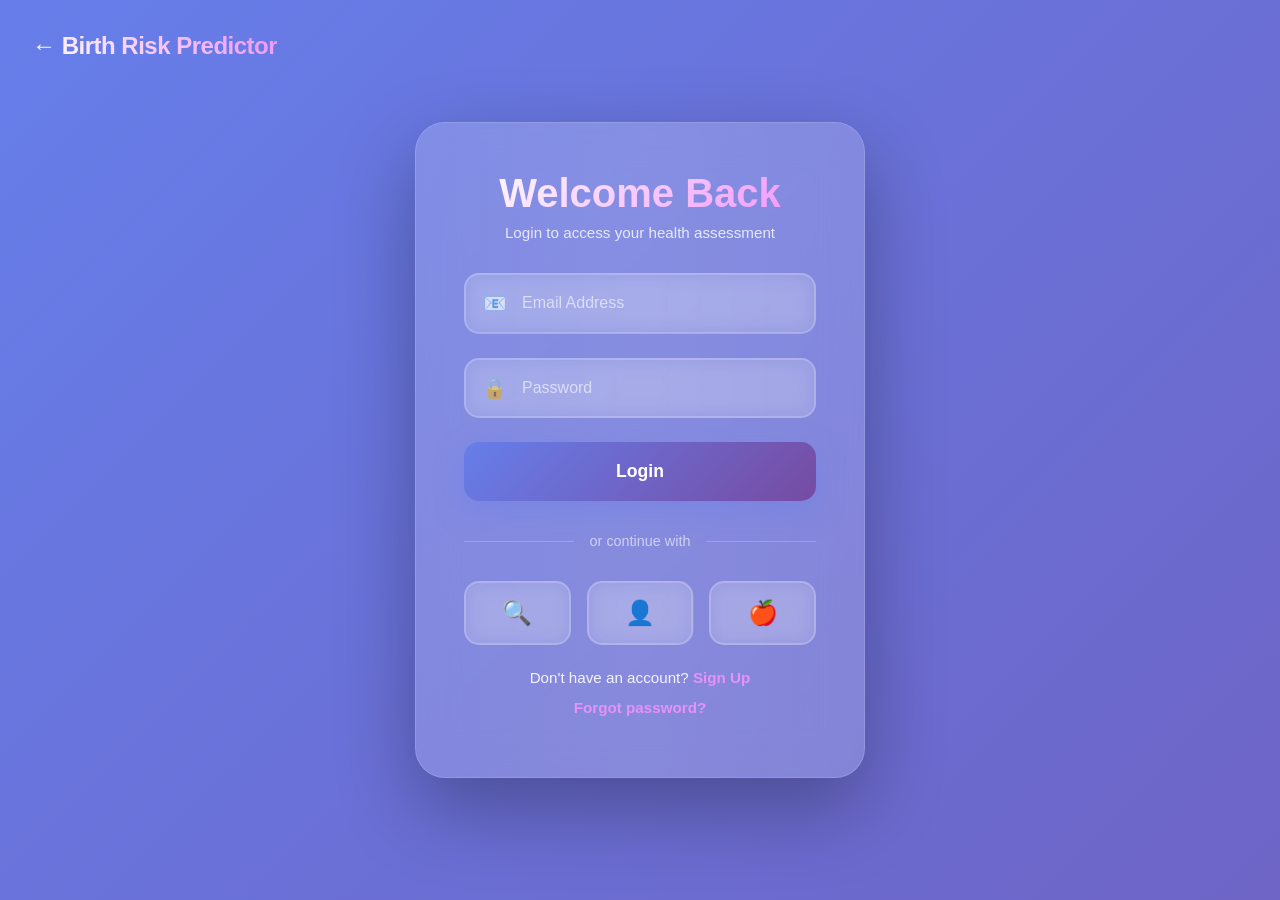
==== frontend/login.html @ 9ac25809 "update" ====
<!DOCTYPE html>
<html lang="en">
<head>
  <meta charset="UTF-8">
  <meta name="viewport" content="width=device-width, initial-scale=1.0">
  <title>Login - Birth Risk Predictor</title>
 <link rel="stylesheet" href="css/login.css">
</head>
<body>
  <div class="animated-bg"></div>
  <div class="particles" id="particles"></div>

  <div class="logo">
    <a href="index.html">← Birth Risk Predictor</a>
  </div>

  <div class="container">
    <h2>Welcome Back</h2>
    <p class="subtitle">Login to access your health assessment</p>

    <form id="loginForm">
      <div class="input-group">
        <input type="email" id="email" placeholder="Email Address" required>
        <span class="input-icon">📧</span>
      </div>
      
      <div class="input-group">
        <input type="password" id="password" placeholder="Password" required>
        <span class="input-icon">🔒</span>
      </div>

      <button type="submit">
        <span>Login</span>
        <div class="loading"></div>
      </button>
    </form>

    <div class="divider">
      <span>or continue with</span>
    </div>

    <div class="social-login">
      <button class="social-btn" title="Login with Google">🔍</button>
      <button class="social-btn" title="Login with Facebook">👤</button>
      <button class="social-btn" title="Login with Apple">🍎</button>
    </div>

    <div class="links">
      <p>Don't have an account? <a href="signup.html">Sign Up</a></p>
      <p><a href="forgot.html">Forgot password?</a></p>
    </div>
  </div>

  <script>
    // Create floating particles
    const particlesContainer = document.getElementById('particles');
    for (let i = 0; i < 50; i++) {
      const particle = document.createElement('div');
      particle.className = 'particle';
      particle.style.left = Math.random() * 100 + '%';
      particle.style.animationDelay = Math.random() * 10 + 's';
      particle.style.animationDuration = (Math.random() * 10 + 10) + 's';
      particlesContainer.appendChild(particle);
    }

    // Form submission
    document.getElementById("loginForm").addEventListener("submit", async (e) => {
      e.preventDefault();

      const email = document.getElementById("email").value;
      const password = document.getElementById("password").value;
      const submitBtn = e.target.querySelector('button[type="submit"]');

      // Add loading state
      submitBtn.classList.add('loading');
      submitBtn.disabled = true;

      try {
        const res = await fetch("http://localhost:5000/login", {
          method: "POST",
          headers: { "Content-Type": "application/json" },
          body: JSON.stringify({ email, password })
        });

        const data = await res.json();

        // Remove loading state
        submitBtn.classList.remove('loading');
        submitBtn.disabled = false;

        if (res.ok) {
          // Success animation
          submitBtn.style.background = 'linear-gradient(135deg, #10b981, #059669)';
          submitBtn.querySelector('span').textContent = '✓ Success!';
          
          // Store email in localStorage
          localStorage.setItem("loggedInUser", email);
          
          // Redirect after short delay
          setTimeout(() => {
            window.location.href = "home.html";
          }, 1000);
        } else {
          // Error shake animation
          submitBtn.style.animation = 'shake 0.5s';
          setTimeout(() => {
            submitBtn.style.animation = '';
          }, 500);
          alert(data.message || "Login failed. Please try again.");
        }

      } catch (err) {
        console.error("Login error:", err);
        submitBtn.classList.remove('loading');
        submitBtn.disabled = false;
        
        // Error shake animation
        submitBtn.style.animation = 'shake 0.5s';
        setTimeout(() => {
          submitBtn.style.animation = '';
        }, 500);
        
        alert("Something went wrong. Please try again.");
      }
    });

    // Add shake animation
    const style = document.createElement('style');
    style.textContent = `
      @keyframes shake {
        0%, 100% { transform: translateX(0); }
        25% { transform: translateX(-10px); }
        75% { transform: translateX(10px); }
      }
    `;
    document.head.appendChild(style);

    // Input focus animations
    const inputs = document.querySelectorAll('input');
    inputs.forEach(input => {
      input.addEventListener('focus', function() {
        this.parentElement.style.transform = 'scale(1.02)';
      });
      
      input.addEventListener('blur', function() {
        this.parentElement.style.transform = 'scale(1)';
      });
    });

    // Social button interactions
    const socialBtns = document.querySelectorAll('.social-btn');
    socialBtns.forEach(btn => {
      btn.addEventListener('click', function() {
        alert('Social login coming soon!');
      });
    });
  </script>
</body>
</html>
---- frontend/css/login.css ----
* {
      margin: 0;
      padding: 0;
      box-sizing: border-box;
    }

    body {
      font-family: 'Inter', -apple-system, BlinkMacSystemFont, 'Segoe UI', Roboto, Oxygen, Ubuntu, sans-serif;
      background: #0a0e27;
      color: white;
      min-height: 100vh;
      display: flex;
      align-items: center;
      justify-content: center;
      overflow: hidden;
      position: relative;
    }

    .animated-bg {
      position: fixed;
      top: 0;
      left: 0;
      width: 100%;
      height: 100%;
      z-index: -1;
      background: linear-gradient(135deg, #667eea 0%, #764ba2 50%, #f093fb 100%);
      background-size: 400% 400%;
      animation: gradientShift 15s ease infinite;
    }

    @keyframes gradientShift {
      0% { background-position: 0% 50%; }
      50% { background-position: 100% 50%; }
      100% { background-position: 0% 50%; }
    }

    .particles {
      position: fixed;
      top: 0;
      left: 0;
      width: 100%;
      height: 100%;
      z-index: -1;
    }

    .particle {
      position: absolute;
      width: 4px;
      height: 4px;
      background: white;
      border-radius: 50%;
      opacity: 0;
      animation: particleFloat 10s infinite ease-in-out;
    }

    @keyframes particleFloat {
      0% {
        opacity: 0;
        transform: translateY(0) translateX(0);
      }
      10% {
        opacity: 1;
      }
      90% {
        opacity: 1;
      }
      100% {
        opacity: 0;
        transform: translateY(-100vh) translateX(50px);
      }
    }

    .logo {
      position: absolute;
      top: 2rem;
      left: 2rem;
      z-index: 10;
    }

    .logo a {
      color: white;
      text-decoration: none;
      font-size: 1.5rem;
      font-weight: 800;
      letter-spacing: -0.5px;
      background: linear-gradient(45deg, #fff, #f093fb);
      -webkit-background-clip: text;
      -webkit-text-fill-color: transparent;
      background-clip: text;
      transition: all 0.3s;
    }

    .logo a:hover {
      transform: scale(1.05);
      filter: brightness(1.2);
    }

    .container {
      background: rgba(255, 255, 255, 0.1);
      backdrop-filter: blur(20px);
      border-radius: 30px;
      padding: 3rem;
      width: 90%;
      max-width: 450px;
      border: 1px solid rgba(255, 255, 255, 0.2);
      box-shadow: 0 30px 80px rgba(0, 0, 0, 0.3);
      animation: fadeInUp 0.8s ease-out;
      position: relative;
      overflow: hidden;
    }

    .container::before {
      content: '';
      position: absolute;
      top: -50%;
      left: -50%;
      width: 200%;
      height: 200%;
      background: linear-gradient(45deg, transparent, rgba(255, 255, 255, 0.1), transparent);
      transform: rotate(45deg);
      animation: shimmer 3s infinite;
    }

    @keyframes shimmer {
      0% { transform: translateX(-100%) translateY(-100%) rotate(45deg); }
      100% { transform: translateX(100%) translateY(100%) rotate(45deg); }
    }

    @keyframes fadeInUp {
      from {
        opacity: 0;
        transform: translateY(30px);
      }
      to {
        opacity: 1;
        transform: translateY(0);
      }
    }

    h2 {
      text-align: center;
      font-size: 2.5rem;
      margin-bottom: 0.5rem;
      font-weight: 900;
      background: linear-gradient(135deg, #fff 0%, #f093fb 100%);
      -webkit-background-clip: text;
      -webkit-text-fill-color: transparent;
      background-clip: text;
      position: relative;
      z-index: 1;
    }

    .subtitle {
      text-align: center;
      opacity: 0.8;
      margin-bottom: 2rem;
      font-size: 0.95rem;
      position: relative;
      z-index: 1;
    }

    form {
      display: flex;
      flex-direction: column;
      gap: 1.5rem;
      position: relative;
      z-index: 1;
    }

    .input-group {
      position: relative;
    }

    .input-icon {
      position: absolute;
      left: 1.2rem;
      top: 50%;
      transform: translateY(-50%);
      font-size: 1.2rem;
      opacity: 0.6;
      pointer-events: none;
      transition: all 0.3s;
    }

    input {
      width: 100%;
      padding: 1.2rem 1.2rem 1.2rem 3.5rem;
      background: rgba(255, 255, 255, 0.1);
      border: 2px solid rgba(255, 255, 255, 0.2);
      border-radius: 15px;
      color: white;
      font-size: 1rem;
      transition: all 0.3s;
      backdrop-filter: blur(10px);
    }

    input::placeholder {
      color: rgba(255, 255, 255, 0.6);
    }

    input:focus {
      outline: none;
      background: rgba(255, 255, 255, 0.15);
      border-color: #f093fb;
      box-shadow: 0 0 20px rgba(240, 147, 251, 0.3);
      transform: translateY(-2px);
    }

    input:focus + .input-icon {
      opacity: 1;
      color: #f093fb;
    }

    button[type="submit"] {
      padding: 1.2rem;
      background: linear-gradient(135deg, #667eea, #764ba2);
      border: none;
      border-radius: 15px;
      color: white;
      font-size: 1.1rem;
      font-weight: 700;
      cursor: pointer;
      transition: all 0.4s cubic-bezier(0.68, -0.55, 0.265, 1.55);
      box-shadow: 0 10px 30px rgba(102, 126, 234, 0.4);
      position: relative;
      overflow: hidden;
    }

    button[type="submit"]::before {
      content: '';
      position: absolute;
      top: 0;
      left: 0;
      width: 100%;
      height: 100%;
      background: linear-gradient(135deg, #764ba2, #f093fb);
      opacity: 0;
      transition: opacity 0.4s;
    }

    button[type="submit"]:hover::before {
      opacity: 1;
    }

    button[type="submit"]:hover {
      transform: translateY(-3px);
      box-shadow: 0 15px 40px rgba(102, 126, 234, 0.6);
    }

    button[type="submit"]:active {
      transform: translateY(-1px);
    }

    button[type="submit"] span {
      position: relative;
      z-index: 1;
    }

    .links {
      text-align: center;
      margin-top: 1.5rem;
      font-size: 0.95rem;
      opacity: 0.9;
      position: relative;
      z-index: 1;
    }

    .links p {
      margin: 0.8rem 0;
    }

    .links a {
      color: #f093fb;
      text-decoration: none;
      font-weight: 600;
      transition: all 0.3s;
      position: relative;
    }

    .links a::after {
      content: '';
      position: absolute;
      bottom: -2px;
      left: 0;
      width: 0;
      height: 2px;
      background: #f093fb;
      transition: width 0.3s;
    }

    .links a:hover::after {
      width: 100%;
    }

    .links a:hover {
      color: white;
    }

    .divider {
      display: flex;
      align-items: center;
      gap: 1rem;
      margin: 2rem 0;
      position: relative;
      z-index: 1;
    }

    .divider::before,
    .divider::after {
      content: '';
      flex: 1;
      height: 1px;
      background: rgba(255, 255, 255, 0.2);
    }

    .divider span {
      opacity: 0.6;
      font-size: 0.9rem;
    }

    .social-login {
      display: flex;
      gap: 1rem;
      position: relative;
      z-index: 1;
    }

    .social-btn {
      flex: 1;
      padding: 1rem;
      background: rgba(255, 255, 255, 0.1);
      border: 2px solid rgba(255, 255, 255, 0.2);
      border-radius: 15px;
      color: white;
      font-size: 1.5rem;
      cursor: pointer;
      transition: all 0.3s;
      backdrop-filter: blur(10px);
    }

    .social-btn:hover {
      background: rgba(255, 255, 255, 0.2);
      border-color: rgba(255, 255, 255, 0.4);
      transform: translateY(-3px);
      box-shadow: 0 10px 25px rgba(0, 0, 0, 0.2);
    }

    .loading {
      display: none;
      position: absolute;
      top: 50%;
      left: 50%;
      transform: translate(-50%, -50%);
      width: 40px;
      height: 40px;
      border: 4px solid rgba(255, 255, 255, 0.3);
      border-top-color: white;
      border-radius: 50%;
      animation: spin 0.8s linear infinite;
    }

    @keyframes spin {
      to { transform: translate(-50%, -50%) rotate(360deg); }
    }

    button[type="submit"].loading span {
      opacity: 0;
    }

    button[type="submit"].loading .loading {
      display: block;
    }

    @media (max-width: 768px) {
      .container {
        padding: 2rem;
        margin: 1rem;
      }

      h2 {
        font-size: 2rem;
      }

      .logo {
        top: 1rem;
        left: 1rem;
      }

      .logo a {
        font-size: 1.2rem;
      }
    }
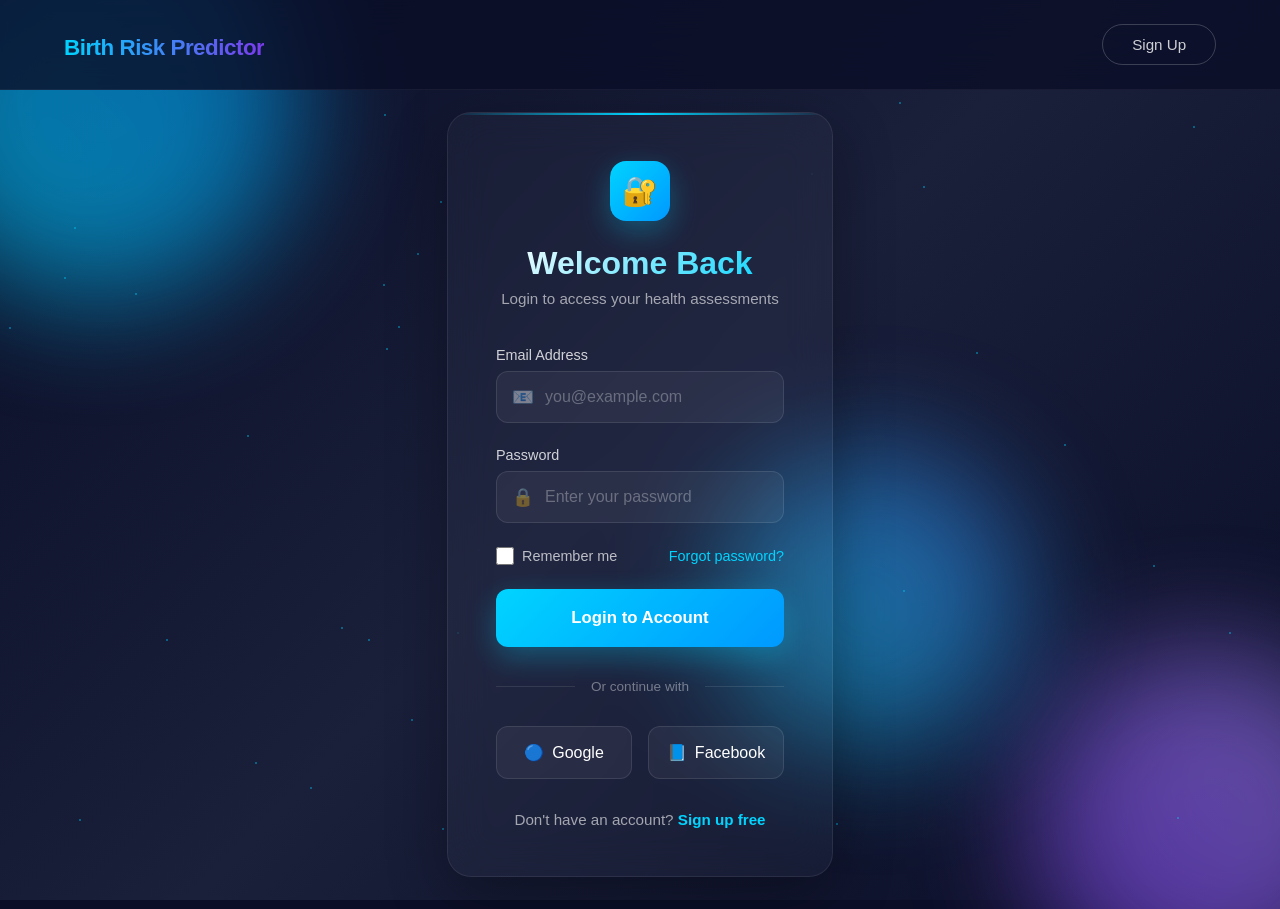
==== commit c187c6ba: "update" ====
--- a/frontend/login.html
+++ b/frontend/login.html
@@ -4,156 +4,147 @@
   <meta charset="UTF-8">
   <meta name="viewport" content="width=device-width, initial-scale=1.0">
   <title>Login - Birth Risk Predictor</title>
- <link rel="stylesheet" href="css/login.css">
+    <link rel="stylesheet" href="css/login.css">
 </head>
 <body>
-  <div class="animated-bg"></div>
+  <div class="animated-bg">
+    <div class="orb orb1"></div>
+    <div class="orb orb2"></div>
+    <div class="orb orb3"></div>
+  </div>
+
   <div class="particles" id="particles"></div>
 
-  <div class="logo">
-    <a href="index.html">← Birth Risk Predictor</a>
-  </div>
+  <header class="header">
+    <h1 class="logo"><a href="index.html">Birth Risk Predictor</a></h1>
+    <nav class="nav">
+      <a href="signup.html">Sign Up</a>
+    </nav>
+  </header>
 
-  <div class="container">
-    <h2>Welcome Back</h2>
-    <p class="subtitle">Login to access your health assessment</p>
-
-    <form id="loginForm">
-      <div class="input-group">
-        <input type="email" id="email" placeholder="Email Address" required>
-        <span class="input-icon">📧</span>
-      </div>
-      
-      <div class="input-group">
-        <input type="password" id="password" placeholder="Password" required>
-        <span class="input-icon">🔒</span>
+  <div class="login-container">
+    <div class="login-card">
+      <div class="login-header">
+        <div class="login-icon">🔐</div>
+        <h2>Welcome Back</h2>
+        <p>Login to access your health assessments</p>
       </div>
 
-      <button type="submit">
-        <span>Login</span>
-        <div class="loading"></div>
-      </button>
-    </form>
+      <form id="loginForm">
+        <div class="form-group">
+          <label for="email">Email Address</label>
+          <div class="input-wrapper">
+            <span class="input-icon">📧</span>
+            <input 
+              type="email" 
+              id="email" 
+              name="email" 
+              placeholder="you@example.com" 
+              required
+            >
+          </div>
+        </div>
 
-    <div class="divider">
-      <span>or continue with</span>
-    </div>
+        <div class="form-group">
+          <label for="password">Password</label>
+          <div class="input-wrapper">
+            <span class="input-icon">🔒</span>
+            <input 
+              type="password" 
+              id="password" 
+              name="password" 
+              placeholder="Enter your password" 
+              required
+            >
+          </div>
+        </div>
 
-    <div class="social-login">
-      <button class="social-btn" title="Login with Google">🔍</button>
-      <button class="social-btn" title="Login with Facebook">👤</button>
-      <button class="social-btn" title="Login with Apple">🍎</button>
-    </div>
+        <div class="form-options">
+          <div class="checkbox-wrapper">
+            <input type="checkbox" id="remember" name="remember">
+            <label for="remember">Remember me</label>
+          </div>
+          <a href="#" class="forgot-password">Forgot password?</a>
+        </div>
 
-    <div class="links">
-      <p>Don't have an account? <a href="signup.html">Sign Up</a></p>
-      <p><a href="forgot.html">Forgot password?</a></p>
+        <button type="submit" class="submit-btn">
+          <span>Login to Account</span>
+        </button>
+      </form>
+
+      <div class="divider">
+        <span>Or continue with</span>
+      </div>
+
+      <div class="social-login">
+        <a href="#" class="social-btn">
+          <span>🔵</span>
+          <span>Google</span>
+        </a>
+        <a href="#" class="social-btn">
+          <span>📘</span>
+          <span>Facebook</span>
+        </a>
+      </div>
+
+      <div class="signup-link">
+        Don't have an account? <a href="signup.html">Sign up free</a>
+      </div>
     </div>
   </div>
 
   <script>
-    // Create floating particles
+    // Create animated particles
     const particlesContainer = document.getElementById('particles');
     for (let i = 0; i < 50; i++) {
       const particle = document.createElement('div');
       particle.className = 'particle';
       particle.style.left = Math.random() * 100 + '%';
-      particle.style.animationDelay = Math.random() * 10 + 's';
-      particle.style.animationDuration = (Math.random() * 10 + 10) + 's';
+      particle.style.top = Math.random() * 100 + '%';
+      particle.style.animationDelay = Math.random() * 3 + 's';
       particlesContainer.appendChild(particle);
     }
 
-    // Form submission
-    document.getElementById("loginForm").addEventListener("submit", async (e) => {
-      e.preventDefault();
-
-      const email = document.getElementById("email").value;
-      const password = document.getElementById("password").value;
-      const submitBtn = e.target.querySelector('button[type="submit"]');
-
-      // Add loading state
-      submitBtn.classList.add('loading');
-      submitBtn.disabled = true;
-
-      try {
-        const res = await fetch("http://localhost:5000/login", {
-          method: "POST",
-          headers: { "Content-Type": "application/json" },
-          body: JSON.stringify({ email, password })
-        });
-
-        const data = await res.json();
-
-        // Remove loading state
-        submitBtn.classList.remove('loading');
-        submitBtn.disabled = false;
-
-        if (res.ok) {
-          // Success animation
-          submitBtn.style.background = 'linear-gradient(135deg, #10b981, #059669)';
-          submitBtn.querySelector('span').textContent = '✓ Success!';
-          
-          // Store email in localStorage
-          localStorage.setItem("loggedInUser", email);
-          
-          // Redirect after short delay
-          setTimeout(() => {
-            window.location.href = "home.html";
-          }, 1000);
-        } else {
-          // Error shake animation
-          submitBtn.style.animation = 'shake 0.5s';
-          setTimeout(() => {
-            submitBtn.style.animation = '';
-          }, 500);
-          alert(data.message || "Login failed. Please try again.");
-        }
-
-      } catch (err) {
-        console.error("Login error:", err);
-        submitBtn.classList.remove('loading');
-        submitBtn.disabled = false;
-        
-        // Error shake animation
-        submitBtn.style.animation = 'shake 0.5s';
-        setTimeout(() => {
-          submitBtn.style.animation = '';
-        }, 500);
-        
-        alert("Something went wrong. Please try again.");
-      }
+    // Parallax effect on mouse move
+    document.addEventListener('mousemove', (e) => {
+      const orbs = document.querySelectorAll('.orb');
+      const mouseX = e.clientX / window.innerWidth;
+      const mouseY = e.clientY / window.innerHeight;
+      
+      orbs.forEach((orb, index) => {
+        const speed = (index + 1) * 20;
+        const x = (mouseX - 0.5) * speed;
+        const y = (mouseY - 0.5) * speed;
+        orb.style.transform = `translate(${x}px, ${y}px)`;
+      });
     });
 
-    // Add shake animation
-    const style = document.createElement('style');
-    style.textContent = `
-      @keyframes shake {
-        0%, 100% { transform: translateX(0); }
-        25% { transform: translateX(-10px); }
-        75% { transform: translateX(10px); }
-      }
-    `;
-    document.head.appendChild(style);
+    // Form submission handler
+    document.getElementById('loginForm').addEventListener('submit', function(e) {
+      e.preventDefault();
+      
+      const email = document.getElementById('email').value;
+      const password = document.getElementById('password').value;
+      
+      // Add your login logic here
+      console.log('Login attempt:', { email, password });
+      
+      // Example: Redirect to form page after successful login
+      // window.location.href = 'form.html';
+    });
 
-    // Input focus animations
+    // Add input focus effects
     const inputs = document.querySelectorAll('input');
     inputs.forEach(input => {
       input.addEventListener('focus', function() {
         this.parentElement.style.transform = 'scale(1.02)';
+        this.parentElement.style.transition = 'transform 0.3s';
       });
       
       input.addEventListener('blur', function() {
         this.parentElement.style.transform = 'scale(1)';
       });
     });
-
-    // Social button interactions
-    const socialBtns = document.querySelectorAll('.social-btn');
-    socialBtns.forEach(btn => {
-      btn.addEventListener('click', function() {
-        alert('Social login coming soon!');
-      });
-    });
   </script>
 </body>
 </html>
--- a/frontend/css/login.css
+++ b/frontend/css/login.css
@@ -5,15 +5,14 @@
     }
 
     body {
-      font-family: 'Inter', -apple-system, BlinkMacSystemFont, 'Segoe UI', Roboto, Oxygen, Ubuntu, sans-serif;
+      font-family: 'Inter', -apple-system, BlinkMacSystemFont, 'Segoe UI', Roboto, sans-serif;
       background: #0a0e27;
-      color: white;
+      color: #fff;
+      overflow-x: hidden;
       min-height: 100vh;
       display: flex;
       align-items: center;
       justify-content: center;
-      overflow: hidden;
-      position: relative;
     }
 
     .animated-bg {
@@ -23,15 +22,114 @@
       width: 100%;
       height: 100%;
       z-index: -1;
-      background: linear-gradient(135deg, #667eea 0%, #764ba2 50%, #f093fb 100%);
-      background-size: 400% 400%;
-      animation: gradientShift 15s ease infinite;
-    }
-
-    @keyframes gradientShift {
-      0% { background-position: 0% 50%; }
-      50% { background-position: 100% 50%; }
-      100% { background-position: 0% 50%; }
+      background: linear-gradient(135deg, #0a0e27 0%, #1a1f3a 50%, #0a0e27 100%);
+    }
+
+    .orb {
+      position: absolute;
+      border-radius: 50%;
+      filter: blur(60px);
+      opacity: 0.6;
+      animation: float 20s infinite ease-in-out;
+    }
+
+    .orb1 {
+      width: 400px;
+      height: 400px;
+      background: linear-gradient(45deg, #00d4ff, #0099ff);
+      top: -100px;
+      left: -100px;
+      animation-delay: 0s;
+    }
+
+    .orb2 {
+      width: 350px;
+      height: 350px;
+      background: linear-gradient(45deg, #7c3aed, #a78bfa);
+      bottom: -100px;
+      right: -100px;
+      animation-delay: 7s;
+    }
+
+    .orb3 {
+      width: 300px;
+      height: 300px;
+      background: linear-gradient(45deg, #06b6d4, #3b82f6);
+      top: 50%;
+      right: 20%;
+      animation-delay: 14s;
+    }
+
+    @keyframes float {
+      0%, 100% {
+        transform: translate(0, 0) scale(1);
+      }
+      33% {
+        transform: translate(50px, -50px) scale(1.1);
+      }
+      66% {
+        transform: translate(-30px, 30px) scale(0.9);
+      }
+    }
+
+    .header {
+      position: fixed;
+      top: 0;
+      left: 0;
+      right: 0;
+      display: flex;
+      justify-content: space-between;
+      align-items: center;
+      padding: 1.5rem 5%;
+      background: rgba(10, 14, 39, 0.8);
+      backdrop-filter: blur(20px);
+      border-bottom: 1px solid rgba(255, 255, 255, 0.05);
+      z-index: 1000;
+      animation: slideDown 0.8s ease-out;
+    }
+
+    @keyframes slideDown {
+      from {
+        transform: translateY(-100%);
+        opacity: 0;
+      }
+      to {
+        transform: translateY(0);
+        opacity: 1;
+      }
+    }
+
+    .logo a {
+      color: #fff;
+      text-decoration: none;
+      font-size: 1.4rem;
+      font-weight: 700;
+      letter-spacing: -0.5px;
+      background: linear-gradient(90deg, #00d4ff, #7c3aed);
+      -webkit-background-clip: text;
+      -webkit-text-fill-color: transparent;
+      background-clip: text;
+    }
+
+    .nav {
+      display: flex;
+      gap: 1rem;
+    }
+
+    .nav a {
+      color: rgba(255, 255, 255, 0.8);
+      text-decoration: none;
+      padding: 0.7rem 1.8rem;
+      border-radius: 30px;
+      transition: all 0.4s;
+      font-weight: 500;
+      font-size: 0.95rem;
+      border: 1px solid rgba(255, 255, 255, 0.2);
+    }
+
+    .nav a:hover {
+      background: rgba(255, 255, 255, 0.05);
+      border-color: rgba(255, 255, 255, 0.3);
     }
 
     .particles {
@@ -40,96 +138,36 @@
       left: 0;
       width: 100%;
       height: 100%;
+      pointer-events: none;
       z-index: -1;
     }
 
     .particle {
       position: absolute;
-      width: 4px;
-      height: 4px;
-      background: white;
+      width: 2px;
+      height: 2px;
+      background: rgba(0, 212, 255, 0.5);
       border-radius: 50%;
-      opacity: 0;
-      animation: particleFloat 10s infinite ease-in-out;
-    }
-
-    @keyframes particleFloat {
-      0% {
-        opacity: 0;
-        transform: translateY(0) translateX(0);
-      }
-      10% {
-        opacity: 1;
-      }
-      90% {
-        opacity: 1;
-      }
-      100% {
-        opacity: 0;
-        transform: translateY(-100vh) translateX(50px);
-      }
-    }
-
-    .logo {
-      position: absolute;
-      top: 2rem;
-      left: 2rem;
-      z-index: 10;
-    }
-
-    .logo a {
-      color: white;
-      text-decoration: none;
-      font-size: 1.5rem;
-      font-weight: 800;
-      letter-spacing: -0.5px;
-      background: linear-gradient(45deg, #fff, #f093fb);
-      -webkit-background-clip: text;
-      -webkit-text-fill-color: transparent;
-      background-clip: text;
-      transition: all 0.3s;
-    }
-
-    .logo a:hover {
-      transform: scale(1.05);
-      filter: brightness(1.2);
-    }
-
-    .container {
-      background: rgba(255, 255, 255, 0.1);
-      backdrop-filter: blur(20px);
-      border-radius: 30px;
-      padding: 3rem;
-      width: 90%;
+      animation: twinkle 3s infinite ease-in-out;
+    }
+
+    @keyframes twinkle {
+      0%, 100% { opacity: 0; }
+      50% { opacity: 1; }
+    }
+
+    .login-container {
+      width: 100%;
       max-width: 450px;
-      border: 1px solid rgba(255, 255, 255, 0.2);
-      box-shadow: 0 30px 80px rgba(0, 0, 0, 0.3);
-      animation: fadeInUp 0.8s ease-out;
-      position: relative;
-      overflow: hidden;
-    }
-
-    .container::before {
-      content: '';
-      position: absolute;
-      top: -50%;
-      left: -50%;
-      width: 200%;
-      height: 200%;
-      background: linear-gradient(45deg, transparent, rgba(255, 255, 255, 0.1), transparent);
-      transform: rotate(45deg);
-      animation: shimmer 3s infinite;
-    }
-
-    @keyframes shimmer {
-      0% { transform: translateX(-100%) translateY(-100%) rotate(45deg); }
-      100% { transform: translateX(100%) translateY(100%) rotate(45deg); }
+      padding: 2rem;
+      margin-top: 80px;
+      animation: fadeInUp 1s ease-out;
     }
 
     @keyframes fadeInUp {
       from {
         opacity: 0;
-        transform: translateY(30px);
+        transform: translateY(40px);
       }
       to {
         opacity: 1;
@@ -137,172 +175,197 @@
       }
     }
 
-    h2 {
-      text-align: center;
-      font-size: 2.5rem;
-      margin-bottom: 0.5rem;
-      font-weight: 900;
-      background: linear-gradient(135deg, #fff 0%, #f093fb 100%);
-      -webkit-background-clip: text;
-      -webkit-text-fill-color: transparent;
-      background-clip: text;
-      position: relative;
-      z-index: 1;
-    }
-
-    .subtitle {
-      text-align: center;
-      opacity: 0.8;
-      margin-bottom: 2rem;
-      font-size: 0.95rem;
-      position: relative;
-      z-index: 1;
-    }
-
-    form {
-      display: flex;
-      flex-direction: column;
-      gap: 1.5rem;
-      position: relative;
-      z-index: 1;
-    }
-
-    .input-group {
-      position: relative;
-    }
-
-    .input-icon {
-      position: absolute;
-      left: 1.2rem;
-      top: 50%;
-      transform: translateY(-50%);
-      font-size: 1.2rem;
-      opacity: 0.6;
-      pointer-events: none;
-      transition: all 0.3s;
-    }
-
-    input {
-      width: 100%;
-      padding: 1.2rem 1.2rem 1.2rem 3.5rem;
-      background: rgba(255, 255, 255, 0.1);
-      border: 2px solid rgba(255, 255, 255, 0.2);
-      border-radius: 15px;
-      color: white;
-      font-size: 1rem;
-      transition: all 0.3s;
-      backdrop-filter: blur(10px);
-    }
-
-    input::placeholder {
-      color: rgba(255, 255, 255, 0.6);
-    }
-
-    input:focus {
-      outline: none;
-      background: rgba(255, 255, 255, 0.15);
-      border-color: #f093fb;
-      box-shadow: 0 0 20px rgba(240, 147, 251, 0.3);
-      transform: translateY(-2px);
-    }
-
-    input:focus + .input-icon {
-      opacity: 1;
-      color: #f093fb;
-    }
-
-    button[type="submit"] {
-      padding: 1.2rem;
-      background: linear-gradient(135deg, #667eea, #764ba2);
-      border: none;
-      border-radius: 15px;
-      color: white;
-      font-size: 1.1rem;
-      font-weight: 700;
-      cursor: pointer;
-      transition: all 0.4s cubic-bezier(0.68, -0.55, 0.265, 1.55);
-      box-shadow: 0 10px 30px rgba(102, 126, 234, 0.4);
+    .login-card {
+      background: rgba(255, 255, 255, 0.03);
+      backdrop-filter: blur(20px);
+      border: 1px solid rgba(255, 255, 255, 0.08);
+      border-radius: 24px;
+      padding: 3rem;
+      box-shadow: 0 20px 60px rgba(0, 0, 0, 0.3);
       position: relative;
       overflow: hidden;
     }
 
-    button[type="submit"]::before {
+    .login-card::before {
       content: '';
       position: absolute;
       top: 0;
       left: 0;
       width: 100%;
+      height: 2px;
+      background: linear-gradient(90deg, transparent, #00d4ff, transparent);
+    }
+
+    .login-header {
+      text-align: center;
+      margin-bottom: 2.5rem;
+    }
+
+    .login-icon {
+      width: 60px;
+      height: 60px;
+      background: linear-gradient(135deg, #00d4ff, #0099ff);
+      border-radius: 16px;
+      display: flex;
+      align-items: center;
+      justify-content: center;
+      margin: 0 auto 1.5rem;
+      font-size: 1.8rem;
+      box-shadow: 0 10px 30px rgba(0, 212, 255, 0.3);
+    }
+
+    .login-header h2 {
+      font-size: 2rem;
+      font-weight: 700;
+      margin-bottom: 0.5rem;
+      background: linear-gradient(135deg, #fff, #00d4ff);
+      -webkit-background-clip: text;
+      -webkit-text-fill-color: transparent;
+      background-clip: text;
+    }
+
+    .login-header p {
+      color: rgba(255, 255, 255, 0.6);
+      font-size: 0.95rem;
+    }
+
+    .form-group {
+      margin-bottom: 1.5rem;
+    }
+
+    .form-group label {
+      display: block;
+      margin-bottom: 0.5rem;
+      color: rgba(255, 255, 255, 0.8);
+      font-size: 0.9rem;
+      font-weight: 500;
+    }
+
+    .input-wrapper {
+      position: relative;
+    }
+
+    .input-icon {
+      position: absolute;
+      left: 1rem;
+      top: 50%;
+      transform: translateY(-50%);
+      color: rgba(255, 255, 255, 0.4);
+      font-size: 1.1rem;
+    }
+
+    .form-group input {
+      width: 100%;
+      padding: 1rem 1rem 1rem 3rem;
+      background: rgba(255, 255, 255, 0.05);
+      border: 1px solid rgba(255, 255, 255, 0.1);
+      border-radius: 12px;
+      color: #fff;
+      font-size: 1rem;
+      transition: all 0.3s;
+    }
+
+    .form-group input:focus {
+      outline: none;
+      background: rgba(255, 255, 255, 0.08);
+      border-color: #00d4ff;
+      box-shadow: 0 0 0 3px rgba(0, 212, 255, 0.1);
+    }
+
+    .form-group input::placeholder {
+      color: rgba(255, 255, 255, 0.3);
+    }
+
+    .form-options {
+      display: flex;
+      justify-content: space-between;
+      align-items: center;
+      margin-bottom: 1.5rem;
+      font-size: 0.9rem;
+    }
+
+    .checkbox-wrapper {
+      display: flex;
+      align-items: center;
+      gap: 0.5rem;
+    }
+
+    .checkbox-wrapper input[type="checkbox"] {
+      width: 18px;
+      height: 18px;
+      cursor: pointer;
+      accent-color: #00d4ff;
+    }
+
+    .checkbox-wrapper label {
+      color: rgba(255, 255, 255, 0.7);
+      cursor: pointer;
+      margin: 0;
+    }
+
+    .forgot-password {
+      color: #00d4ff;
+      text-decoration: none;
+      transition: all 0.3s;
+    }
+
+    .forgot-password:hover {
+      opacity: 0.8;
+      text-decoration: underline;
+    }
+
+    .submit-btn {
+      width: 100%;
+      padding: 1.2rem;
+      background: linear-gradient(135deg, #00d4ff, #0099ff);
+      color: #fff;
+      border: none;
+      border-radius: 12px;
+      font-size: 1.05rem;
+      font-weight: 600;
+      cursor: pointer;
+      transition: all 0.4s;
+      box-shadow: 0 10px 30px rgba(0, 212, 255, 0.3);
+      position: relative;
+      overflow: hidden;
+    }
+
+    .submit-btn::before {
+      content: '';
+      position: absolute;
+      top: 0;
+      left: 0;
+      width: 100%;
       height: 100%;
-      background: linear-gradient(135deg, #764ba2, #f093fb);
+      background: linear-gradient(135deg, #0099ff, #00d4ff);
       opacity: 0;
       transition: opacity 0.4s;
     }
 
-    button[type="submit"]:hover::before {
+    .submit-btn:hover::before {
       opacity: 1;
     }
 
-    button[type="submit"]:hover {
-      transform: translateY(-3px);
-      box-shadow: 0 15px 40px rgba(102, 126, 234, 0.6);
-    }
-
-    button[type="submit"]:active {
-      transform: translateY(-1px);
-    }
-
-    button[type="submit"] span {
+    .submit-btn span {
       position: relative;
       z-index: 1;
     }
 
-    .links {
-      text-align: center;
-      margin-top: 1.5rem;
-      font-size: 0.95rem;
-      opacity: 0.9;
-      position: relative;
-      z-index: 1;
-    }
-
-    .links p {
-      margin: 0.8rem 0;
-    }
-
-    .links a {
-      color: #f093fb;
-      text-decoration: none;
-      font-weight: 600;
-      transition: all 0.3s;
-      position: relative;
-    }
-
-    .links a::after {
-      content: '';
-      position: absolute;
-      bottom: -2px;
-      left: 0;
-      width: 0;
-      height: 2px;
-      background: #f093fb;
-      transition: width 0.3s;
-    }
-
-    .links a:hover::after {
-      width: 100%;
-    }
-
-    .links a:hover {
-      color: white;
+    .submit-btn:hover {
+      transform: translateY(-2px);
+      box-shadow: 0 15px 40px rgba(0, 212, 255, 0.5);
+    }
+
+    .submit-btn:active {
+      transform: translateY(0);
     }
 
     .divider {
       display: flex;
       align-items: center;
-      gap: 1rem;
       margin: 2rem 0;
-      position: relative;
-      z-index: 1;
+      color: rgba(255, 255, 255, 0.4);
+      font-size: 0.85rem;
     }
 
     .divider::before,
@@ -310,83 +373,73 @@
       content: '';
       flex: 1;
       height: 1px;
-      background: rgba(255, 255, 255, 0.2);
+      background: rgba(255, 255, 255, 0.1);
     }
 
     .divider span {
-      opacity: 0.6;
-      font-size: 0.9rem;
+      padding: 0 1rem;
     }
 
     .social-login {
-      display: flex;
+      display: grid;
+      grid-template-columns: 1fr 1fr;
       gap: 1rem;
-      position: relative;
-      z-index: 1;
     }
 
     .social-btn {
-      flex: 1;
       padding: 1rem;
-      background: rgba(255, 255, 255, 0.1);
-      border: 2px solid rgba(255, 255, 255, 0.2);
-      border-radius: 15px;
-      color: white;
-      font-size: 1.5rem;
-      cursor: pointer;
+      background: rgba(255, 255, 255, 0.05);
+      border: 1px solid rgba(255, 255, 255, 0.1);
+      border-radius: 12px;
+      color: #fff;
+      text-decoration: none;
+      display: flex;
+      align-items: center;
+      justify-content: center;
+      gap: 0.5rem;
+      font-weight: 500;
       transition: all 0.3s;
-      backdrop-filter: blur(10px);
     }
 
     .social-btn:hover {
-      background: rgba(255, 255, 255, 0.2);
-      border-color: rgba(255, 255, 255, 0.4);
-      transform: translateY(-3px);
-      box-shadow: 0 10px 25px rgba(0, 0, 0, 0.2);
-    }
-
-    .loading {
-      display: none;
-      position: absolute;
-      top: 50%;
-      left: 50%;
-      transform: translate(-50%, -50%);
-      width: 40px;
-      height: 40px;
-      border: 4px solid rgba(255, 255, 255, 0.3);
-      border-top-color: white;
-      border-radius: 50%;
-      animation: spin 0.8s linear infinite;
-    }
-
-    @keyframes spin {
-      to { transform: translate(-50%, -50%) rotate(360deg); }
-    }
-
-    button[type="submit"].loading span {
-      opacity: 0;
-    }
-
-    button[type="submit"].loading .loading {
-      display: block;
+      background: rgba(255, 255, 255, 0.08);
+      border-color: rgba(255, 255, 255, 0.2);
+      transform: translateY(-2px);
+    }
+
+    .signup-link {
+      text-align: center;
+      margin-top: 2rem;
+      color: rgba(255, 255, 255, 0.6);
+      font-size: 0.95rem;
+    }
+
+    .signup-link a {
+      color: #00d4ff;
+      text-decoration: none;
+      font-weight: 600;
+      transition: all 0.3s;
+    }
+
+    .signup-link a:hover {
+      opacity: 0.8;
+      text-decoration: underline;
     }
 
     @media (max-width: 768px) {
-      .container {
-        padding: 2rem;
-        margin: 1rem;
-      }
-
-      h2 {
-        font-size: 2rem;
-      }
-
-      .logo {
-        top: 1rem;
-        left: 1rem;
-      }
-
-      .logo a {
-        font-size: 1.2rem;
+      .login-container {
+        padding: 1rem;
+      }
+
+      .login-card {
+        padding: 2rem 1.5rem;
+      }
+
+      .login-header h2 {
+        font-size: 1.75rem;
+      }
+
+      .social-login {
+        grid-template-columns: 1fr;
       }
     }
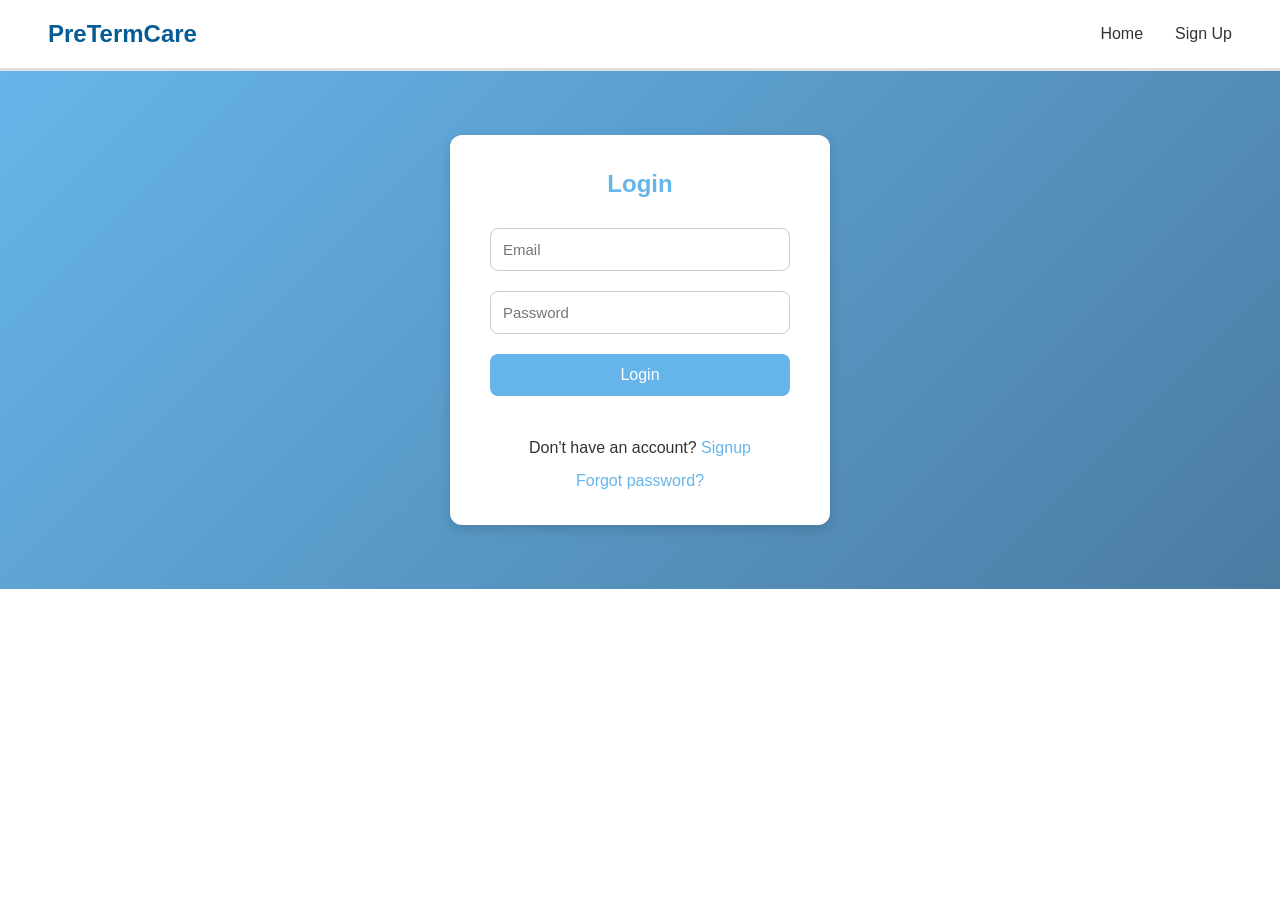
==== commit 5b033cf9: "front page modified" ====
--- a/frontend/login.html
+++ b/frontend/login.html
@@ -2,149 +2,70 @@
 <html lang="en">
 <head>
   <meta charset="UTF-8">
-  <meta name="viewport" content="width=device-width, initial-scale=1.0">
-  <title>Login - Birth Risk Predictor</title>
-    <link rel="stylesheet" href="css/login.css">
+  <title>Login</title>
+  <link rel="stylesheet" href="css/index.css">   
+  <link rel="stylesheet" href="css/login.css">   
 </head>
 <body>
-  <div class="animated-bg">
-    <div class="orb orb1"></div>
-    <div class="orb orb2"></div>
-    <div class="orb orb3"></div>
-  </div>
 
-  <div class="particles" id="particles"></div>
+  <!-- HEADER ===== -->
+  <header class="header">
+    <a href="index.html" style="text-decoration: none; color: inherit;">
+     <h1 class="logo" style="cursor: pointer;">PreTermCare</h1>
+    </a>
 
-  <header class="header">
-    <h1 class="logo"><a href="index.html">Birth Risk Predictor</a></h1>
-    <nav class="nav">
+    <nav id="navMenu" class="nav">
+      <a href="index.html">Home</a>
       <a href="signup.html">Sign Up</a>
     </nav>
   </header>
 
-  <div class="login-container">
-    <div class="login-card">
-      <div class="login-header">
-        <div class="login-icon">🔐</div>
-        <h2>Welcome Back</h2>
-        <p>Login to access your health assessments</p>
-      </div>
+  <!-- ===== MAIN ===== -->
+  <main class="main">
+    <div class="container">
+      <h2>Login</h2>
 
       <form id="loginForm">
-        <div class="form-group">
-          <label for="email">Email Address</label>
-          <div class="input-wrapper">
-            <span class="input-icon">📧</span>
-            <input 
-              type="email" 
-              id="email" 
-              name="email" 
-              placeholder="you@example.com" 
-              required
-            >
-          </div>
-        </div>
+        <input type="email" id="email" placeholder="Email" required>
+        <input type="password" id="password" placeholder="Password" required>
+        <button type="submit">Login</button>
+      </form>
+       <p id="message"></p>
+      <p>Don't have an account? <a href="signup.html">Signup</a></p>
+      <p><a href="forgot.html">Forgot password?</a></p>
+    </div>
+  </main>
 
-        <div class="form-group">
-          <label for="password">Password</label>
-          <div class="input-wrapper">
-            <span class="input-icon">🔒</span>
-            <input 
-              type="password" 
-              id="password" 
-              name="password" 
-              placeholder="Enter your password" 
-              required
-            >
-          </div>
-        </div>
+<script>
+  document.getElementById("loginForm").addEventListener("submit", async (e) => {
+    e.preventDefault();
 
-        <div class="form-options">
-          <div class="checkbox-wrapper">
-            <input type="checkbox" id="remember" name="remember">
-            <label for="remember">Remember me</label>
-          </div>
-          <a href="#" class="forgot-password">Forgot password?</a>
-        </div>
+    const email = document.getElementById("email").value;
+    const password = document.getElementById("password").value;
 
-        <button type="submit" class="submit-btn">
-          <span>Login to Account</span>
-        </button>
-      </form>
+    try {
+      const res = await fetch("http://localhost:5000/login", {
+        method: "POST",
+        headers: { "Content-Type": "application/json" },
+        body: JSON.stringify({ email, password })
+      });
 
-      <div class="divider">
-        <span>Or continue with</span>
-      </div>
+      const data = await res.json();
+      const msg = data.message || (res.ok ? "Login successful" : "Login failed");
+      message.textContent = msg;
+      message.style.color = res.ok ? "green" : "red"
+      alert(data.message);
 
-      <div class="social-login">
-        <a href="#" class="social-btn">
-          <span>🔵</span>
-          <span>Google</span>
-        </a>
-        <a href="#" class="social-btn">
-          <span>📘</span>
-          <span>Facebook</span>
-        </a>
-      </div>
+      if (res.ok) {
+        localStorage.setItem("loggedInUser", email);
+        window.location.href = "index.html";
+      }
+    } catch (err) {
+      console.error("Login error:", err);
+      alert("Something went wrong.");
+    }
+  });
+</script>
 
-      <div class="signup-link">
-        Don't have an account? <a href="signup.html">Sign up free</a>
-      </div>
-    </div>
-  </div>
-
-  <script>
-    // Create animated particles
-    const particlesContainer = document.getElementById('particles');
-    for (let i = 0; i < 50; i++) {
-      const particle = document.createElement('div');
-      particle.className = 'particle';
-      particle.style.left = Math.random() * 100 + '%';
-      particle.style.top = Math.random() * 100 + '%';
-      particle.style.animationDelay = Math.random() * 3 + 's';
-      particlesContainer.appendChild(particle);
-    }
-
-    // Parallax effect on mouse move
-    document.addEventListener('mousemove', (e) => {
-      const orbs = document.querySelectorAll('.orb');
-      const mouseX = e.clientX / window.innerWidth;
-      const mouseY = e.clientY / window.innerHeight;
-      
-      orbs.forEach((orb, index) => {
-        const speed = (index + 1) * 20;
-        const x = (mouseX - 0.5) * speed;
-        const y = (mouseY - 0.5) * speed;
-        orb.style.transform = `translate(${x}px, ${y}px)`;
-      });
-    });
-
-    // Form submission handler
-    document.getElementById('loginForm').addEventListener('submit', function(e) {
-      e.preventDefault();
-      
-      const email = document.getElementById('email').value;
-      const password = document.getElementById('password').value;
-      
-      // Add your login logic here
-      console.log('Login attempt:', { email, password });
-      
-      // Example: Redirect to form page after successful login
-      // window.location.href = 'form.html';
-    });
-
-    // Add input focus effects
-    const inputs = document.querySelectorAll('input');
-    inputs.forEach(input => {
-      input.addEventListener('focus', function() {
-        this.parentElement.style.transform = 'scale(1.02)';
-        this.parentElement.style.transition = 'transform 0.3s';
-      });
-      
-      input.addEventListener('blur', function() {
-        this.parentElement.style.transform = 'scale(1)';
-      });
-    });
-  </script>
 </body>
-</html>+</html>
--- a/frontend/css/index.css
+++ b/frontend/css/index.css
@@ -0,0 +1,279 @@
+* {
+  margin: 0;
+  padding: 0;
+  box-sizing: border-box;
+}
+
+body {
+  font-family: -apple-system, BlinkMacSystemFont, 'Segoe UI', 'Roboto', 'Oxygen', 'Ubuntu', 'Cantarell', sans-serif;
+  min-height: 100vh;
+  display: flex;
+  flex-direction: column;
+  background: white;
+  color: #333;
+}
+
+/* Header Styles */
+.header {
+  background: white;
+  padding: 1.25rem 3rem;
+  display: flex;
+  justify-content: space-between;
+  align-items: center;
+  border-bottom: 3px solid #e0e0e0;
+  position: relative;
+  z-index: 10;
+}
+
+.logo {
+  font-size: 1.5rem;
+  font-weight: 700;
+  color: #075c95;
+  margin: 0;
+}
+
+.nav {
+  display: flex;
+  gap: 2rem;
+  align-items: center;
+}
+
+.nav a {
+  text-decoration: none;
+  color: #333;
+  font-weight: 500;
+  font-size: 1rem;
+  transition: color 0.3s ease;
+}
+
+.nav a:hover {
+  color: #667eea;
+}
+
+.nav span {
+  color: #667eea;
+  font-weight: 600;
+}
+
+/* Main Content - Gradient Section */
+.main {
+  background: linear-gradient(135deg, #66b5ea 0%, #4b7ca2 100%);
+  padding: 4rem 2rem;
+  display: flex;
+  align-items: center;
+  justify-content: center;
+}
+
+.hero {
+  text-align: center;
+  max-width: 900px;
+  width: 100%;
+}
+
+.hero h2 {
+  font-size: 3rem;
+  font-weight: 800;
+  color: white;
+  margin-bottom: 1.5rem;
+  line-height: 1.2;
+}
+
+.hero p {
+  font-size: 1.125rem;
+  color: rgba(255, 255, 255, 0.95);
+  margin-bottom: 2.5rem;
+  line-height: 1.6;
+  max-width: 700px;
+  margin-left: auto;
+  margin-right: auto;
+}
+
+/* Button Styles */
+.button-group {
+  display: flex;
+  gap: 1rem;
+  justify-content: center;
+  align-items: center;
+  flex-wrap: wrap;
+}
+
+.button {
+  padding: 0.875rem 2rem;
+  border-radius: 8px;
+  text-decoration: none;
+  font-weight: 600;
+  font-size: 1rem;
+  transition: all 0.3s ease;
+  cursor: pointer;
+  border: 2px solid transparent;
+  display: inline-block;
+}
+
+.button-primary {
+  background: white;
+  color: #66b5ea;
+  box-shadow: 0 4px 15px rgba(0, 0, 0, 0.2);
+}
+
+.button-primary:hover {
+  transform: translateY(-2px);
+  box-shadow: 0 6px 20px rgba(0, 0, 0, 0.3);
+}
+
+.button-secondary {
+  background: rgba(102, 126, 234, 0.3);
+  color: white;
+  border: 2px solid white;
+}
+
+.button-secondary:hover {
+  background: rgba(102, 126, 234, 0.5);
+  transform: translateY(-2px);
+}
+
+/* Stats Section - Outside purple area */
+.stats-section {
+  background: #e0e0e0;
+  padding: 2rem 2rem 3rem 2rem;
+  position: relative;
+  z-index: 5;
+}
+
+.stats {
+  display: grid;
+  grid-template-columns: repeat(3, 1fr);
+  gap: 2rem;
+  max-width: 1000px;
+  margin: -3rem auto 0 auto;
+  position: relative;
+}
+
+.stat-card {
+  background: white;
+  padding: 2.5rem 2rem;
+  border-radius: 16px;
+  box-shadow: 0 4px 20px rgba(0, 0, 0, 0.1);
+  text-align: center;
+  border: 1px solid #f0f0f0;
+  transition: transform 0.3s ease, box-shadow 0.3s ease;
+}
+
+.stat-card:hover {
+  transform: translateY(-5px);
+  box-shadow: 0 8px 30px rgba(0, 0, 0, 0.15);
+}
+
+.stat-number {
+  font-size: 3rem;
+  font-weight: 800;
+  color: #1f7ab6;
+  margin-bottom: 0.5rem;
+  line-height: 1;
+}
+
+.stat-label {
+  font-size: 1rem;
+  color: #666;
+  font-weight: 500;
+}
+
+/* Footer */
+.footer {
+  background:  white;
+  color: #666;
+  text-align: center;
+  padding: 2rem;
+  margin-top: auto;
+  border-top: 1px solid #e0e0e0;
+}
+
+.footer p {
+  font-size: 0.875rem;
+}
+
+/* Responsive Design */
+@media (max-width: 968px) {
+  .stats {
+    grid-template-columns: repeat(3, 1fr);
+    gap: 1.5rem;
+    padding: 0 1rem;
+  }
+
+  .stat-card {
+    padding: 2rem 1rem;
+  }
+
+  .stat-number {
+    font-size: 2.5rem;
+  }
+}
+
+@media (max-width: 768px) {
+  .header {
+    padding: 1rem 1.5rem;
+  }
+
+  .logo {
+    font-size: 1.25rem;
+  }
+
+  .nav {
+    gap: 1rem;
+    font-size: 0.9rem;
+  }
+
+  .main {
+    padding: 3rem 1.5rem;
+  }
+
+  .hero h2 {
+    font-size: 2.25rem;
+  }
+
+  .hero p {
+    font-size: 1rem;
+  }
+
+  .button {
+    padding: 0.75rem 1.5rem;
+    font-size: 0.95rem;
+  }
+
+  .stats {
+    grid-template-columns: 1fr;
+    gap: 1.5rem;
+    margin-top: -2rem;
+  }
+
+  .stat-card {
+    padding: 2rem 1.5rem;
+  }
+
+  .stat-number {
+    font-size: 2.5rem;
+  }
+}
+
+@media (max-width: 480px) {
+  .hero h2 {
+    font-size: 1.75rem;
+  }
+
+  .button-group {
+    flex-direction: column;
+    width: 100%;
+  }
+
+  .button {
+    width: 100%;
+    max-width: 300px;
+  }
+
+  .stat-number {
+    font-size: 2rem;
+  }
+
+  .stat-label {
+    font-size: 0.9rem;
+  }
+}
--- a/frontend/css/login.css
+++ b/frontend/css/login.css
@@ -1,445 +1,62 @@
- * {
-      margin: 0;
-      padding: 0;
-      box-sizing: border-box;
-    }
+/* ================= LOGIN PAGE ONLY ================= */
 
-    body {
-      font-family: 'Inter', -apple-system, BlinkMacSystemFont, 'Segoe UI', Roboto, sans-serif;
-      background: #0a0e27;
-      color: #fff;
-      overflow-x: hidden;
-      min-height: 100vh;
-      display: flex;
-      align-items: center;
-      justify-content: center;
-    }
+.container {
+  background: white;
+  padding: 35px 40px;
+  width: 100%;
+  max-width: 380px;
+  border-radius: 12px;
+  box-shadow: 0 4px 12px rgba(0,0,0,0.15);
+  text-align: center;
+}
 
-    .animated-bg {
-      position: fixed;
-      top: 0;
-      left: 0;
-      width: 100%;
-      height: 100%;
-      z-index: -1;
-      background: linear-gradient(135deg, #0a0e27 0%, #1a1f3a 50%, #0a0e27 100%);
-    }
+.container h2 {
+  margin-bottom: 20px;
+  color: #66b5ea;
+}
 
-    .orb {
-      position: absolute;
-      border-radius: 50%;
-      filter: blur(60px);
-      opacity: 0.6;
-      animation: float 20s infinite ease-in-out;
-    }
+/* Inputs */
+#loginForm input {
+  width: 100%;
+  padding: 12px;
+  margin: 10px 0;
+  border-radius: 8px;
+  border: 1px solid #ccc;
+  font-size: 15px;
+}
 
-    .orb1 {
-      width: 400px;
-      height: 400px;
-      background: linear-gradient(45deg, #00d4ff, #0099ff);
-      top: -100px;
-      left: -100px;
-      animation-delay: 0s;
-    }
+/* Button */
+#loginForm button {
+  width: 100%;
+  padding: 12px;
+  background: #66b5ea;
+  border: none;
+  color: white;
+  font-size: 16px;
+  border-radius: 8px;
+  cursor: pointer;
+  margin-top: 10px;
+}
 
-    .orb2 {
-      width: 350px;
-      height: 350px;
-      background: linear-gradient(45deg, #7c3aed, #a78bfa);
-      bottom: -100px;
-      right: -100px;
-      animation-delay: 7s;
-    }
+#loginForm button:hover {
+  background: #66b5ea;
+}
 
-    .orb3 {
-      width: 300px;
-      height: 300px;
-      background: linear-gradient(45deg, #06b6d4, #3b82f6);
-      top: 50%;
-      right: 20%;
-      animation-delay: 14s;
-    }
+/* Text */
+.container p {
+  margin-top: 15px;
+}
 
-    @keyframes float {
-      0%, 100% {
-        transform: translate(0, 0) scale(1);
-      }
-      33% {
-        transform: translate(50px, -50px) scale(1.1);
-      }
-      66% {
-        transform: translate(-30px, 30px) scale(0.9);
-      }
-    }
+.container a {
+  color: #66b5ea;
+  text-decoration: none;
+}
 
-    .header {
-      position: fixed;
-      top: 0;
-      left: 0;
-      right: 0;
-      display: flex;
-      justify-content: space-between;
-      align-items: center;
-      padding: 1.5rem 5%;
-      background: rgba(10, 14, 39, 0.8);
-      backdrop-filter: blur(20px);
-      border-bottom: 1px solid rgba(255, 255, 255, 0.05);
-      z-index: 1000;
-      animation: slideDown 0.8s ease-out;
-    }
-
-    @keyframes slideDown {
-      from {
-        transform: translateY(-100%);
-        opacity: 0;
-      }
-      to {
-        transform: translateY(0);
-        opacity: 1;
-      }
-    }
-
-    .logo a {
-      color: #fff;
-      text-decoration: none;
-      font-size: 1.4rem;
-      font-weight: 700;
-      letter-spacing: -0.5px;
-      background: linear-gradient(90deg, #00d4ff, #7c3aed);
-      -webkit-background-clip: text;
-      -webkit-text-fill-color: transparent;
-      background-clip: text;
-    }
-
-    .nav {
-      display: flex;
-      gap: 1rem;
-    }
-
-    .nav a {
-      color: rgba(255, 255, 255, 0.8);
-      text-decoration: none;
-      padding: 0.7rem 1.8rem;
-      border-radius: 30px;
-      transition: all 0.4s;
-      font-weight: 500;
-      font-size: 0.95rem;
-      border: 1px solid rgba(255, 255, 255, 0.2);
-    }
-
-    .nav a:hover {
-      background: rgba(255, 255, 255, 0.05);
-      border-color: rgba(255, 255, 255, 0.3);
-    }
-
-    .particles {
-      position: fixed;
-      top: 0;
-      left: 0;
-      width: 100%;
-      height: 100%;
-      pointer-events: none;
-      z-index: -1;
-    }
-
-    .particle {
-      position: absolute;
-      width: 2px;
-      height: 2px;
-      background: rgba(0, 212, 255, 0.5);
-      border-radius: 50%;
-      animation: twinkle 3s infinite ease-in-out;
-    }
-
-    @keyframes twinkle {
-      0%, 100% { opacity: 0; }
-      50% { opacity: 1; }
-    }
-
-    .login-container {
-      width: 100%;
-      max-width: 450px;
-      padding: 2rem;
-      margin-top: 80px;
-      animation: fadeInUp 1s ease-out;
-    }
-
-    @keyframes fadeInUp {
-      from {
-        opacity: 0;
-        transform: translateY(40px);
-      }
-      to {
-        opacity: 1;
-        transform: translateY(0);
-      }
-    }
-
-    .login-card {
-      background: rgba(255, 255, 255, 0.03);
-      backdrop-filter: blur(20px);
-      border: 1px solid rgba(255, 255, 255, 0.08);
-      border-radius: 24px;
-      padding: 3rem;
-      box-shadow: 0 20px 60px rgba(0, 0, 0, 0.3);
-      position: relative;
-      overflow: hidden;
-    }
-
-    .login-card::before {
-      content: '';
-      position: absolute;
-      top: 0;
-      left: 0;
-      width: 100%;
-      height: 2px;
-      background: linear-gradient(90deg, transparent, #00d4ff, transparent);
-    }
-
-    .login-header {
-      text-align: center;
-      margin-bottom: 2.5rem;
-    }
-
-    .login-icon {
-      width: 60px;
-      height: 60px;
-      background: linear-gradient(135deg, #00d4ff, #0099ff);
-      border-radius: 16px;
-      display: flex;
-      align-items: center;
-      justify-content: center;
-      margin: 0 auto 1.5rem;
-      font-size: 1.8rem;
-      box-shadow: 0 10px 30px rgba(0, 212, 255, 0.3);
-    }
-
-    .login-header h2 {
-      font-size: 2rem;
-      font-weight: 700;
-      margin-bottom: 0.5rem;
-      background: linear-gradient(135deg, #fff, #00d4ff);
-      -webkit-background-clip: text;
-      -webkit-text-fill-color: transparent;
-      background-clip: text;
-    }
-
-    .login-header p {
-      color: rgba(255, 255, 255, 0.6);
-      font-size: 0.95rem;
-    }
-
-    .form-group {
-      margin-bottom: 1.5rem;
-    }
-
-    .form-group label {
-      display: block;
-      margin-bottom: 0.5rem;
-      color: rgba(255, 255, 255, 0.8);
-      font-size: 0.9rem;
-      font-weight: 500;
-    }
-
-    .input-wrapper {
-      position: relative;
-    }
-
-    .input-icon {
-      position: absolute;
-      left: 1rem;
-      top: 50%;
-      transform: translateY(-50%);
-      color: rgba(255, 255, 255, 0.4);
-      font-size: 1.1rem;
-    }
-
-    .form-group input {
-      width: 100%;
-      padding: 1rem 1rem 1rem 3rem;
-      background: rgba(255, 255, 255, 0.05);
-      border: 1px solid rgba(255, 255, 255, 0.1);
-      border-radius: 12px;
-      color: #fff;
-      font-size: 1rem;
-      transition: all 0.3s;
-    }
-
-    .form-group input:focus {
-      outline: none;
-      background: rgba(255, 255, 255, 0.08);
-      border-color: #00d4ff;
-      box-shadow: 0 0 0 3px rgba(0, 212, 255, 0.1);
-    }
-
-    .form-group input::placeholder {
-      color: rgba(255, 255, 255, 0.3);
-    }
-
-    .form-options {
-      display: flex;
-      justify-content: space-between;
-      align-items: center;
-      margin-bottom: 1.5rem;
-      font-size: 0.9rem;
-    }
-
-    .checkbox-wrapper {
-      display: flex;
-      align-items: center;
-      gap: 0.5rem;
-    }
-
-    .checkbox-wrapper input[type="checkbox"] {
-      width: 18px;
-      height: 18px;
-      cursor: pointer;
-      accent-color: #00d4ff;
-    }
-
-    .checkbox-wrapper label {
-      color: rgba(255, 255, 255, 0.7);
-      cursor: pointer;
-      margin: 0;
-    }
-
-    .forgot-password {
-      color: #00d4ff;
-      text-decoration: none;
-      transition: all 0.3s;
-    }
-
-    .forgot-password:hover {
-      opacity: 0.8;
-      text-decoration: underline;
-    }
-
-    .submit-btn {
-      width: 100%;
-      padding: 1.2rem;
-      background: linear-gradient(135deg, #00d4ff, #0099ff);
-      color: #fff;
-      border: none;
-      border-radius: 12px;
-      font-size: 1.05rem;
-      font-weight: 600;
-      cursor: pointer;
-      transition: all 0.4s;
-      box-shadow: 0 10px 30px rgba(0, 212, 255, 0.3);
-      position: relative;
-      overflow: hidden;
-    }
-
-    .submit-btn::before {
-      content: '';
-      position: absolute;
-      top: 0;
-      left: 0;
-      width: 100%;
-      height: 100%;
-      background: linear-gradient(135deg, #0099ff, #00d4ff);
-      opacity: 0;
-      transition: opacity 0.4s;
-    }
-
-    .submit-btn:hover::before {
-      opacity: 1;
-    }
-
-    .submit-btn span {
-      position: relative;
-      z-index: 1;
-    }
-
-    .submit-btn:hover {
-      transform: translateY(-2px);
-      box-shadow: 0 15px 40px rgba(0, 212, 255, 0.5);
-    }
-
-    .submit-btn:active {
-      transform: translateY(0);
-    }
-
-    .divider {
-      display: flex;
-      align-items: center;
-      margin: 2rem 0;
-      color: rgba(255, 255, 255, 0.4);
-      font-size: 0.85rem;
-    }
-
-    .divider::before,
-    .divider::after {
-      content: '';
-      flex: 1;
-      height: 1px;
-      background: rgba(255, 255, 255, 0.1);
-    }
-
-    .divider span {
-      padding: 0 1rem;
-    }
-
-    .social-login {
-      display: grid;
-      grid-template-columns: 1fr 1fr;
-      gap: 1rem;
-    }
-
-    .social-btn {
-      padding: 1rem;
-      background: rgba(255, 255, 255, 0.05);
-      border: 1px solid rgba(255, 255, 255, 0.1);
-      border-radius: 12px;
-      color: #fff;
-      text-decoration: none;
-      display: flex;
-      align-items: center;
-      justify-content: center;
-      gap: 0.5rem;
-      font-weight: 500;
-      transition: all 0.3s;
-    }
-
-    .social-btn:hover {
-      background: rgba(255, 255, 255, 0.08);
-      border-color: rgba(255, 255, 255, 0.2);
-      transform: translateY(-2px);
-    }
-
-    .signup-link {
-      text-align: center;
-      margin-top: 2rem;
-      color: rgba(255, 255, 255, 0.6);
-      font-size: 0.95rem;
-    }
-
-    .signup-link a {
-      color: #00d4ff;
-      text-decoration: none;
-      font-weight: 600;
-      transition: all 0.3s;
-    }
-
-    .signup-link a:hover {
-      opacity: 0.8;
-      text-decoration: underline;
-    }
-
-    @media (max-width: 768px) {
-      .login-container {
-        padding: 1rem;
-      }
-
-      .login-card {
-        padding: 2rem 1.5rem;
-      }
-
-      .login-header h2 {
-        font-size: 1.75rem;
-      }
-
-      .social-login {
-        grid-template-columns: 1fr;
-      }
-    }+.container a:hover {
+  text-decoration: underline;
+}
+#message {
+  font-size: 14px;
+  margin-top: 10px;
+  min-height: 18px; /* keeps space even if empty */
+}
